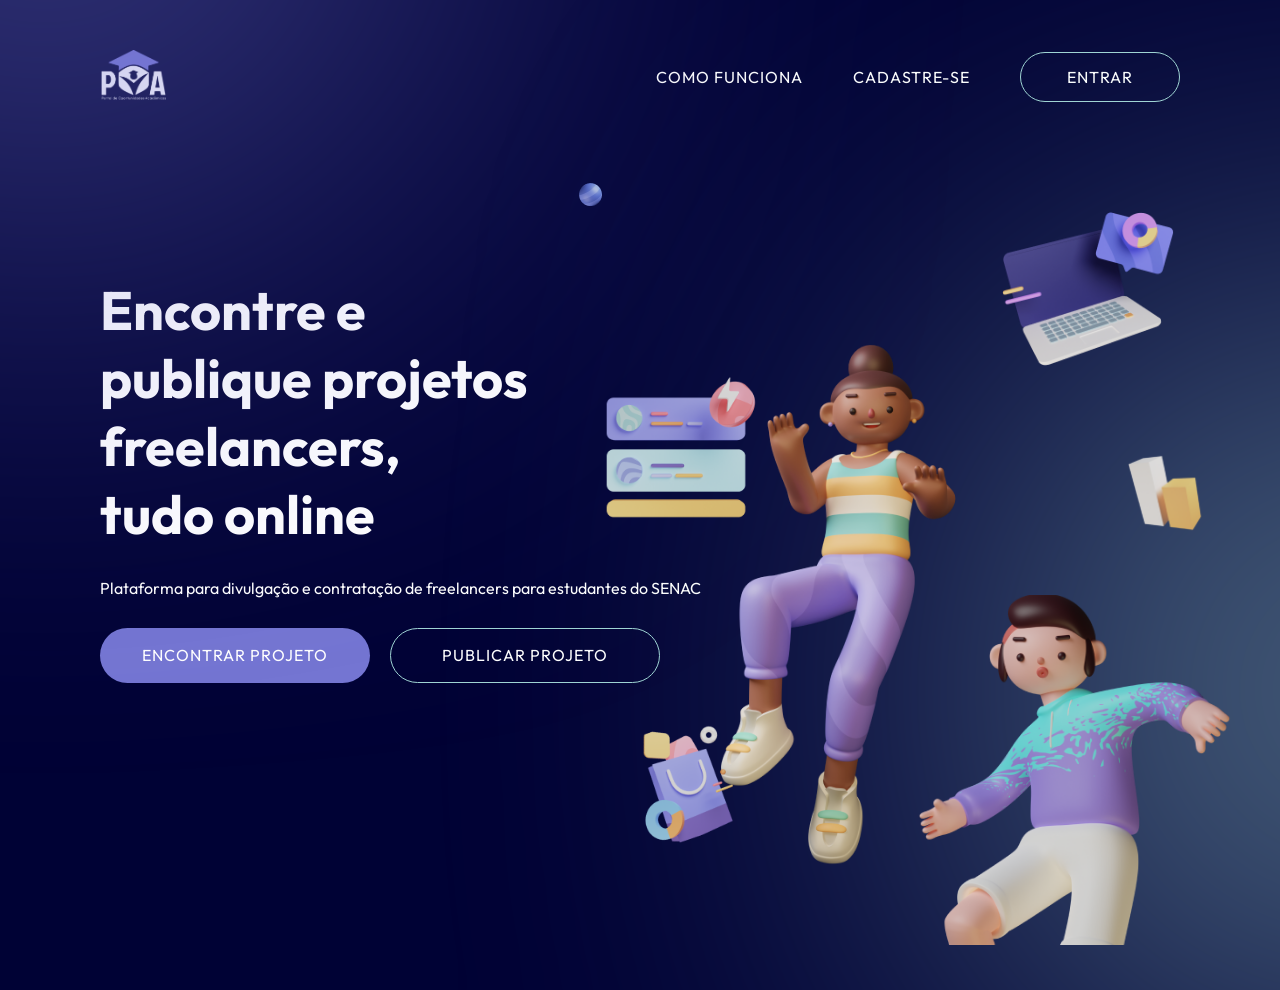
==== index.html @ cdbcfca4 "iniciando controle de versão" ====
<!DOCTYPE html>
<html lang="en">
  <head>
    <meta charset="UTF-8" />
    <meta name="viewport" content="width=device-width, initial-scale=1.0" />
    <title>Portal de Oportunidades Acadêmicas</title>
    <link rel="shortcut icon" href="assets/favicon.png" type="image/x-icon" />

    <!-- link css -->
    <link rel="stylesheet" href="styles/main.css" />
    <link rel="stylesheet" href="styles/inicio.css" />
  </head>
  <body>
    <div class="container">
      <!-- cabeçalho -->
      <header>
        <div class="logo">
          <img
            src="assets/logo.png"
            alt="Logo Portal de Oportunidades Acadêmicas"
          />
        </div>
        <!-- menu de navegação -->
        <nav class="menu-nav">
          <input type="checkbox" id="check" />
          <label for="check" class="check-btn">
            <span class="hamburger"></span>
          </label>
          <div
            class="nav-list"
            onclick="getElementById('check').checked=false;"
          >
            <a href="#" class="nav-item">como funciona</a>
            <a href="pages/cadastrar.html" class="nav-item">cadastre-se</a>
            <a
              href="#"
              class="nav-item button button-outline"
              style="width: 160px"
              >entrar</a
            >
          </div>
        </nav>
      </header>
      <!-- corpo da pagina -->
      <main>
        <div class="content">
          <!-- content com textos -->
          <div class="hero">
            <!-- texto destaque -->
            <h1 class="highlight-text">
              Encontre e <br />
              publique projetos freelancers, <br />
              tudo online
            </h1>
            <!-- texto comum -->
            <p class="text">
              Plataforma para divulgação e contratação de freelancers para
              estudantes do SENAC
            </p>
            <!-- botões -->
            <div class="buttons">
              <a href="" class="button" style="height: 55px; width: 270px"
                >encontrar projeto</a
              >
              <a
                href=""
                class="button button-outline"
                style="height: 55px; width: 270px"
                >publicar projeto</a
              >
            </div>
          </div>
        </div>

        <!-- imagens absolutas -->
        <div class="hero-img">
          <img
            src="assets/inicio/data.png"
            alt="Animação gráfica de dados"
            srcset=""
          />
          <img
            src="assets/inicio/girl.png"
            alt="Animação gráfica de uma garota"
            srcset=""
          />
          <img
            src="assets/inicio/boy.png"
            alt="Animação gráfica de um garoto"
            srcset=""
          />
          <img
            src="assets/inicio/computer.png"
            alt="Animação gráfica de um computador"
            srcset=""
          />
          <img
            src="assets/inicio/bag.png"
            alt="Animação gráfica de uma sacola"
            srcset=""
          />
          <img
            src="assets/inicio/little-bag.png"
            alt="Animação gráfica de sacolas"
            srcset=""
          />
          <img
            src="assets/inicio/ball.png"
            alt="Animação gráfica de uma esfera"
            srcset=""
          />
        </div>

        <!-- sombras absolutas -->
        <div class="shadow-wrapper">
          <div class="shadow"></div>
          <div class="shadow"></div>
        </div>
      </main>
    </div>
    <script src="script/main.js"></script>
  </body>
</html>
---- styles/main.css ----
/* import da fonte outfit */
@import url("https://fonts.googleapis.com/css2?family=Outfit:wght@100..900&display=swap");

/* cores do projeto */
:root {
  --rich-black: #00091d; /*font escura*/
  --penn-blue: #000235; /*bg*/
  --federal-blue: #1e1a56; /*destaque escuro*/
  --medium-blue: #7475d2; /*sombra*/
  --tiffany-blue: #a0d5d4; /*sombra e destaque*/
  --white: #ffffff; /*bg e font*/
  --white-flash: #f5f6f7; /*destaque no branco*/
  --silver: #c1c1c1; /*bordas*/
  --gray-font: #969292; /*font-gray*/
}

* {
  padding: 0;
  margin: 0;
  box-sizing: border-box;
  font-family: "Outfit", sans-serif;
}

a {
  text-decoration: none;
}

.container {
  height: 100%;
  width: 100%;
  padding: 50px 75px 0px 75px;
}

.logo img {
  height: 50px;
}

.button {
  height: 50px;
  background-color: #7475d2;
  display: flex;
  justify-content: center;
  align-items: center;
  border-radius: 40px;
  text-transform: uppercase;
  letter-spacing: 1px;
  font-size: 16px;
}

.button-outline {
  background-color: transparent;
  border: solid 1.5px var(--tiffany-blue);
  transition: background 0.3s ease-in-out;
}

.button-outline:hover {
  background: var(--tiffany-blue);
  color: var(--rich-black);
  font-weight: 600; /* Cor do texto quando hover - Substitua pela cor desejada */
}

.shadow {
  border-radius: 50%;
  position: absolute;
}

.shadow:nth-child(1) {
  background-color: var(--medium-blue);
}

.shadow:nth-child(2) {
  background-color: var(--tiffany-blue);
}
---- styles/inicio.css ----
/* tela inicial */

* {
  color: var(--white);
}

body {
  height: 100vh;
  background-color: var(--penn-blue);
  overflow: hidden;
}

.container {
  padding: 50px 100px 0px 100px;
}

header {
  width: 100%;
  display: flex;
  align-items: center;
  justify-content: space-between;
  z-index: 10;
}

.nav-list {
  display: flex;
  align-items: center;
  gap: 50px;
}

#check,
.check-btn {
  display: none;
}

.nav-item {
  text-transform: uppercase;
  letter-spacing: 1px;
  font-size: 16px;
}

main {
  display: flex;
  height: 100%;
  align-items: center;
}

.content {
  height: 100%;
  display: flex;
  align-items: center;
}

.hero {
  display: flex;
  flex-direction: column;
  gap: 30px;
  margin-top: -100px;
}

.highlight-text {
  font-size: 54px;
  width: 460px;
}

.text {
  font: 20px;
}

.buttons {
  display: flex;
  gap: 20px;
}

.hero-img img {
  position: absolute;
  z-index: 10;
}

.hero-img img:nth-child(1) {
  height: 170px;
  right: 40%;
  bottom: 40%;
}

.hero-img img:nth-child(2) {
  height: 570px;
  right: 12%;
  bottom: 0%;
}

.hero-img img:nth-child(3) {
  height: 350px;
  right: 3%;
  bottom: -5%;
}

.hero-img img:nth-child(4) {
  height: 200px;
  right: 7%;
  top: 20%;
}

.hero-img img:nth-child(5) {
  height: 150px;
  right: 40%;
  bottom: 5%;
}

.hero-img img:nth-child(6) {
  height: 100px;
  right: 5%;
  bottom: 40%;
}

.hero-img img:nth-child(7) {
  height: 30px;
  left: 45%;
  top: 20%;
}

.shadow {
  height: 600px;
  width: 600px;
  filter: blur(250px);
}

.shadow:nth-child(1) {
  top: -50%;
  left: -20%;
}

.shadow:nth-child(2) {
  bottom: -10%;
  right: -30%;
}

/* media query header */
@media (max-width: 796px) {
  nav {
    flex-direction: row-reverse;
  }
  .nav-list {
    position: absolute;
    width: 50%;
    top: 4rem;
    right: -100%;
    flex-direction: column;
    gap: 5rem;
    padding-top: 2rem;
    text-align: center;
    transition: all 0.5s;
  }
  .check-btn {
    display: flex;
    align-items: center;
    cursor: pointer;
    color: var(--medium-blue);
  }
  .hamburger {
    border-top: 0.2rem solid;
    width: 2rem;
    color: var(--medium-blue);
  }
  .hamburger::before,
  .hamburger::after {
    content: " ";
    display: block;
    border-top: 0.2rem solid;
    width: 2rem;
    background: currentColor;
    margin-top: 0.4rem;
    position: relative;
    transition: 0.3s;
  }
  #check:checked ~ .nav-list {
    right: 0;
  }
  #check:checked ~ .check-btn .hamburger {
    border-top-color: transparent;
  }
  #check:checked ~ .check-btn .hamburger::before {
    transform: rotate(135deg);
  }
  #check:checked ~ .check-btn .hamburger::after {
    transform: rotate(-135deg);
    top: -0.6rem;
  }
}
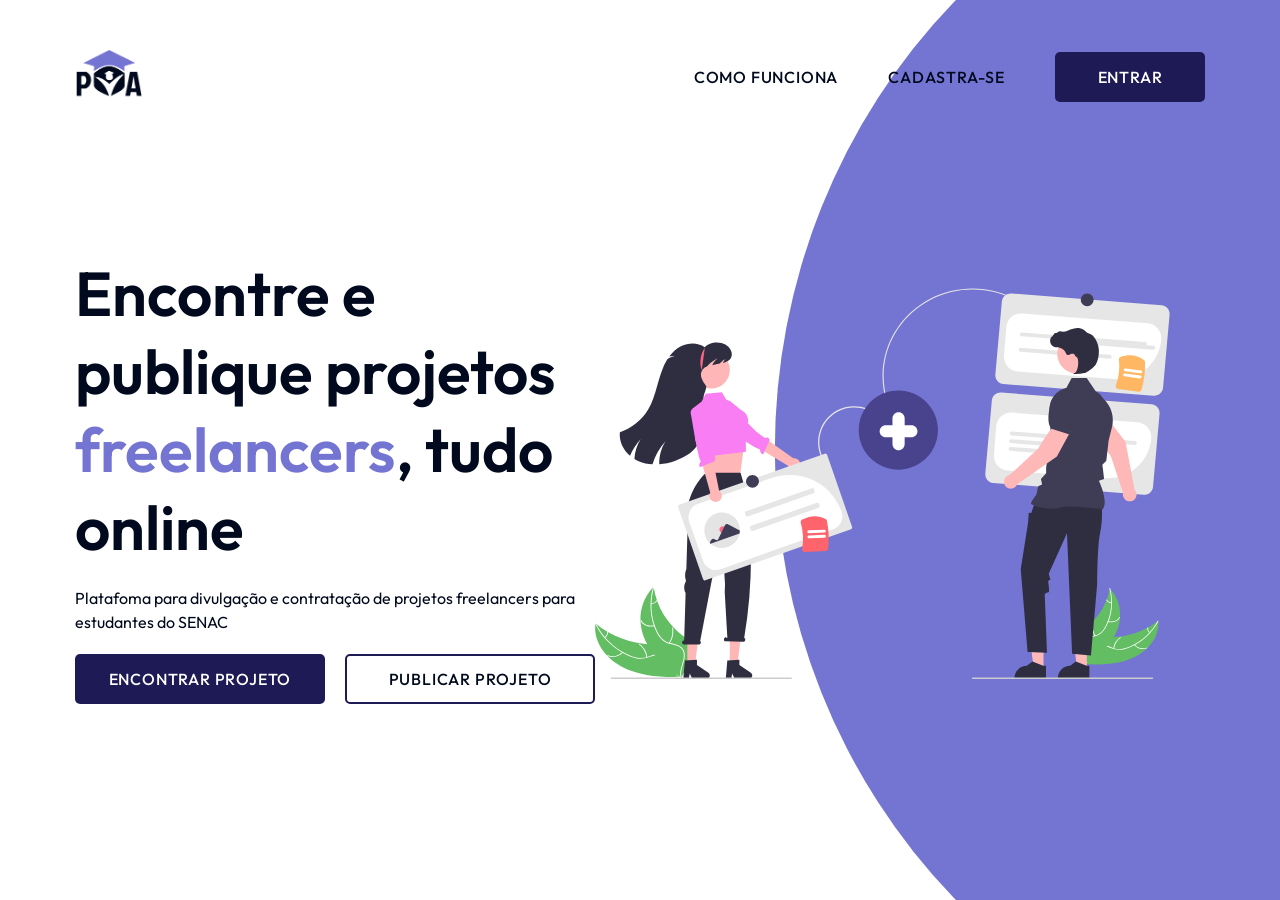
==== commit af896efd: "remodelando estilo - pagina inicial, login, cadastro, tipo de usuario, como funciona" ====
--- a/index.html
+++ b/index.html
@@ -4,120 +4,61 @@
     <meta charset="UTF-8" />
     <meta name="viewport" content="width=device-width, initial-scale=1.0" />
     <title>Portal de Oportunidades Acadêmicas</title>
-    <link rel="shortcut icon" href="assets/favicon.png" type="image/x-icon" />
 
-    <!-- link css -->
+    <!-- links css -->
     <link rel="stylesheet" href="styles/main.css" />
-    <link rel="stylesheet" href="styles/inicio.css" />
+
+    <!-- link favicon -->
+    <link rel="shortcut icon" href="img/favicon.png" type="image/x-icon" />
   </head>
-  <body>
-    <div class="container">
-      <!-- cabeçalho -->
-      <header>
-        <div class="logo">
-          <img
-            src="assets/logo.png"
-            alt="Logo Portal de Oportunidades Acadêmicas"
-          />
+  <body id="inicio">
+    <header class="header">
+      <a href="index.html">
+        <img
+          src="img/logo-escura.png"
+          alt="Logo do Portal de Oportunidades Acadêmicas"
+          class="logo"
+          style="height: 50px"
+        />
+      </a>
+
+      <nav class="menu-nav">
+        <a href="" class="menu-item">como funciona</a>
+        <a href="pages/cadastrar.html" class="menu-item">cadastra-se</a>
+        <a href="pages/login.html" class="btn small-btn white-hover">entrar</a>
+      </nav>
+    </header>
+
+    <main class="container">
+      <!-- conteudo textual + botões -->
+      <div class="content-hero">
+        <h1>
+          Encontre e publique projetos <span>freelancers</span>, tudo online
+        </h1>
+        <p>
+          Platafoma para divulgação e contratação de projetos freelancers para
+          estudantes do SENAC
+        </p>
+        <div class="btn-wrapper">
+          <a href="pages/login.html" class="btn normal-btn"
+            >encontrar projeto</a
+          >
+          <a href="pages/login.html" class="btn normal-btn outline-btn"
+            >publicar projeto</a
+          >
         </div>
-        <!-- menu de navegação -->
-        <nav class="menu-nav">
-          <input type="checkbox" id="check" />
-          <label for="check" class="check-btn">
-            <span class="hamburger"></span>
-          </label>
-          <div
-            class="nav-list"
-            onclick="getElementById('check').checked=false;"
-          >
-            <a href="#" class="nav-item">como funciona</a>
-            <a href="pages/cadastrar.html" class="nav-item">cadastre-se</a>
-            <a
-              href="#"
-              class="nav-item button button-outline"
-              style="width: 160px"
-              >entrar</a
-            >
-          </div>
-        </nav>
-      </header>
-      <!-- corpo da pagina -->
-      <main>
-        <div class="content">
-          <!-- content com textos -->
-          <div class="hero">
-            <!-- texto destaque -->
-            <h1 class="highlight-text">
-              Encontre e <br />
-              publique projetos freelancers, <br />
-              tudo online
-            </h1>
-            <!-- texto comum -->
-            <p class="text">
-              Plataforma para divulgação e contratação de freelancers para
-              estudantes do SENAC
-            </p>
-            <!-- botões -->
-            <div class="buttons">
-              <a href="" class="button" style="height: 55px; width: 270px"
-                >encontrar projeto</a
-              >
-              <a
-                href=""
-                class="button button-outline"
-                style="height: 55px; width: 270px"
-                >publicar projeto</a
-              >
-            </div>
-          </div>
-        </div>
+      </div>
 
-        <!-- imagens absolutas -->
-        <div class="hero-img">
-          <img
-            src="assets/inicio/data.png"
-            alt="Animação gráfica de dados"
-            srcset=""
-          />
-          <img
-            src="assets/inicio/girl.png"
-            alt="Animação gráfica de uma garota"
-            srcset=""
-          />
-          <img
-            src="assets/inicio/boy.png"
-            alt="Animação gráfica de um garoto"
-            srcset=""
-          />
-          <img
-            src="assets/inicio/computer.png"
-            alt="Animação gráfica de um computador"
-            srcset=""
-          />
-          <img
-            src="assets/inicio/bag.png"
-            alt="Animação gráfica de uma sacola"
-            srcset=""
-          />
-          <img
-            src="assets/inicio/little-bag.png"
-            alt="Animação gráfica de sacolas"
-            srcset=""
-          />
-          <img
-            src="assets/inicio/ball.png"
-            alt="Animação gráfica de uma esfera"
-            srcset=""
-          />
-        </div>
-
-        <!-- sombras absolutas -->
-        <div class="shadow-wrapper">
-          <div class="shadow"></div>
-          <div class="shadow"></div>
-        </div>
-      </main>
-    </div>
-    <script src="script/main.js"></script>
+      <!-- imagem -->
+      <img
+        src="img/inicio-img.svg"
+        alt="Representação gráfica de dois jovens (uma moça e um rapaz) trocando informações"
+        class="img-inicio"
+        style="height: 400px"
+      />
+    </main>
+    <!-- vetor de fundo -->
+    <img src="img/elipse.svg" alt="elipse" class="absolute" />
+    <script src="js/main.js"></script>
   </body>
 </html>
--- a/styles/main.css
+++ b/styles/main.css
@@ -3,15 +3,17 @@
 
 /* cores do projeto */
 :root {
+  /*cores principais */
   --rich-black: #00091d; /*font escura*/
-  --penn-blue: #000235; /*bg*/
-  --federal-blue: #1e1a56; /*destaque escuro*/
-  --medium-blue: #7475d2; /*sombra*/
-  --tiffany-blue: #a0d5d4; /*sombra e destaque*/
-  --white: #ffffff; /*bg e font*/
+  --federal-blue: #1e1a56;
+  --medium-blue: #7475d2;
+  --white: #ffffff;
+  /* cores auxiliares */
+  --light-coral: #f46d6d;
+  --savoy-blue: #6264d1;
+  --darvy-gray: #5c5d5e;
+  --french-gray: #adb1b8;
   --white-flash: #f5f6f7; /*destaque no branco*/
-  --silver: #c1c1c1; /*bordas*/
-  --gray-font: #969292; /*font-gray*/
 }
 
 * {
@@ -21,53 +23,324 @@
   font-family: "Outfit", sans-serif;
 }
 
+body {
+  overflow-x: hidden;
+  color: var(--rich-black);
+}
+
 a {
   text-decoration: none;
 }
 
+p {
+  font-size: 16px;
+  line-height: 150%;
+}
+
+h3 {
+  font-size: 26px;
+  font-weight: 600;
+}
+
+.btn {
+  display: flex;
+  justify-content: center;
+  align-items: center;
+  border-radius: 5px;
+  background-color: var(--federal-blue);
+  color: var(--white);
+  transition: 0.3s all;
+}
+
+.btn:hover {
+  background-color: var(--medium-blue);
+}
+
+.small-btn {
+  width: 150px;
+}
+
+.normal-btn {
+  width: 250px;
+}
+
+.outline-btn {
+  background-color: transparent;
+  border: solid 2px var(--federal-blue);
+  color: var(--rich-black);
+}
+
+.outline-btn:hover {
+  background-color: var(--federal-blue);
+  color: var(--white);
+}
+
+.btn-wrapper {
+  display: flex;
+  gap: 20px;
+}
+
+/* ---------- inicio ---------- */
+#inicio,
+#login,
+#cadastrar,
+#usuario {
+  position: relative;
+  height: 100vh;
+  width: 100vw;
+  padding: 50px 75px;
+}
+
+#inicio .absolute,
+#cadastrar .absolute {
+  position: absolute;
+  top: 0;
+  bottom: 0;
+  right: -30%;
+  z-index: -10;
+  width: 100vw;
+  height: 100vh;
+  position: absolute;
+}
+
+#inicio header {
+  display: flex;
+  align-items: center;
+  justify-content: space-between;
+}
+
+#inicio header .menu-item {
+  color: var(--rich-black);
+}
+
+#inicio a {
+  font-size: 16px;
+  text-transform: uppercase;
+  letter-spacing: 0.8px;
+  font-weight: 500;
+}
+
+#inicio header nav {
+  display: flex;
+  align-items: center;
+  gap: 50px;
+}
+
+#inicio .btn {
+  height: 50px;
+}
+
+#inicio .white-hover:hover {
+  background-color: var(--white);
+  color: var(--rich-black);
+}
+
 .container {
+  display: flex;
+  justify-content: space-between; /* Centraliza o conteúdo horizontalmente */
+  align-items: center; /* Centraliza o conteúdo verticalmente */
+  height: calc(100vh - 150px);
+}
+
+.content-hero {
+  max-width: 550px;
+  display: flex;
+  flex-direction: column;
+  gap: 20px;
+}
+
+.content-hero h1 {
+  font-size: 62px;
+  font-weight: 600;
+}
+
+.content-hero h1 span {
+  color: var(--medium-blue);
+}
+
+/* ---------- login ---------- */
+
+#login {
+  color: var(--rich-black);
+}
+
+#login .container,
+#cadastrar .container {
+  margin: 0px 60px;
+}
+
+#login .absolute,
+#usuario .absolute {
+  position: absolute;
+  width: 100%;
   height: 100%;
-  width: 100%;
-  padding: 50px 75px 0px 75px;
-}
-
-.logo img {
+  top: 0;
+  left: -30%;
+  transform: rotate(180deg);
+  z-index: -10;
+}
+
+#login header,
+#usuario header {
+  display: flex;
+  justify-content: end;
+}
+
+#login .content-wrapper {
+  max-width: 600px;
+}
+
+.cta-info {
+  display: flex;
+  flex-direction: column;
+  gap: 10px;
+}
+
+.cta-info h2 {
+  font-size: 32px;
+  font-weight: 500;
+}
+
+#login form,
+#cadastrar form {
+  margin: 20px 0px 10px 0px; /*top right bottom left*/
+  display: flex;
+  flex-direction: column;
+  gap: 25px;
+  margin: 50px 0 20px 0;
+}
+
+.form-item {
+  position: relative;
+}
+
+.form-item label {
+  position: absolute;
+  top: -12px;
+  left: 15px;
+  padding: 5px 10px;
+  font-size: 12px;
+  background-color: var(--white);
+  color: var(--federal-blue);
+}
+
+form input {
   height: 50px;
-}
-
-.button {
+  width: 100%;
+  padding: 0px 20px;
+  border-radius: 5px;
+  border: solid 1px var(--federal-blue);
+  font-size: 14px;
+  color: var(--federal-blue);
+}
+
+#login form input:focus,
+#cadastrar form input:focus {
+  border: solid 1px var(--savoy-blue);
+  outline: none;
+}
+
+#login form input:focus + label,
+#login form input:focus + label + spa,
+#cadastrar form input:focus + label,
+#cadastrar form input:focus + label + span {
+  color: var(--savoy-blue);
+}
+
+#login form button,
+#cadastrar form button {
   height: 50px;
-  background-color: #7475d2;
+  width: 100%;
+  border: none;
+  border-radius: 5px;
+  background-color: var(--federal-blue);
+  color: var(--white);
+  font-size: 16px;
+  font-weight: 500;
+  letter-spacing: 1px;
+  cursor: pointer;
+}
+
+.password {
+  position: absolute;
+  top: 14px;
+  right: 20px;
+  color: var(--federal-blue);
+  font-variation-settings: "FILL" 0, "wght" 200, "GRAD" 0, "opsz" 40;
+  cursor: pointer;
+  z-index: 20;
+}
+
+.cta-prompt p {
+  font-size: 14px;
+}
+
+.cta-prompt p span a {
+  color: var(--federal-blue);
+  font-weight: 500;
+}
+
+/* ---------- cadastrar ---------- */
+.flex-row {
+  display: flex;
+  gap: 20px;
+  width: 100%;
+}
+
+.flex-row .form-item {
+  width: 100%;
+}
+
+/* ---------- tipo de usuario ---------- */
+#usuario .container {
   display: flex;
   justify-content: center;
-  align-items: center;
-  border-radius: 40px;
-  text-transform: uppercase;
-  letter-spacing: 1px;
-  font-size: 16px;
-}
-
-.button-outline {
-  background-color: transparent;
-  border: solid 1.5px var(--tiffany-blue);
-  transition: background 0.3s ease-in-out;
-}
-
-.button-outline:hover {
-  background: var(--tiffany-blue);
-  color: var(--rich-black);
-  font-weight: 600; /* Cor do texto quando hover - Substitua pela cor desejada */
-}
-
-.shadow {
+}
+
+#usuario .content-wrapper{
+  display: flex;
+  flex-direction: column;
+  gap: 40px;
+}
+
+.card-wrapper {
+  display: flex;
+  justify-content: center;
+  gap: 50px;
+}
+
+.card {
+  max-width: 300px;
+  background-color: var(--white-flash);
+  border-radius: 5px;
+  padding: 30px;
+  display: flex;
+  align-items: center;
+  flex-direction: column;
+  gap: 16px;
+  cursor: pointer;
+}
+
+.card .card-icon {
+  height: 60px;
+  width: 60px;
+  background-color: var(--medium-blue);
   border-radius: 50%;
-  position: absolute;
-}
-
-.shadow:nth-child(1) {
-  background-color: var(--medium-blue);
-}
-
-.shadow:nth-child(2) {
-  background-color: var(--tiffany-blue);
-}
+  display: flex;
+  justify-content: center;
+  align-items: center;
+}
+
+.card .card-icon .icon {
+  font-size: 28px;
+  font-variation-settings: "FILL" 0, "wght" 350, "GRAD" 0, "opsz" 48;
+}
+
+.card h4 {
+  font-size: 18px;
+  font-weight: 500;
+}
+
+.card p {
+  font-size: 14px;
+}
